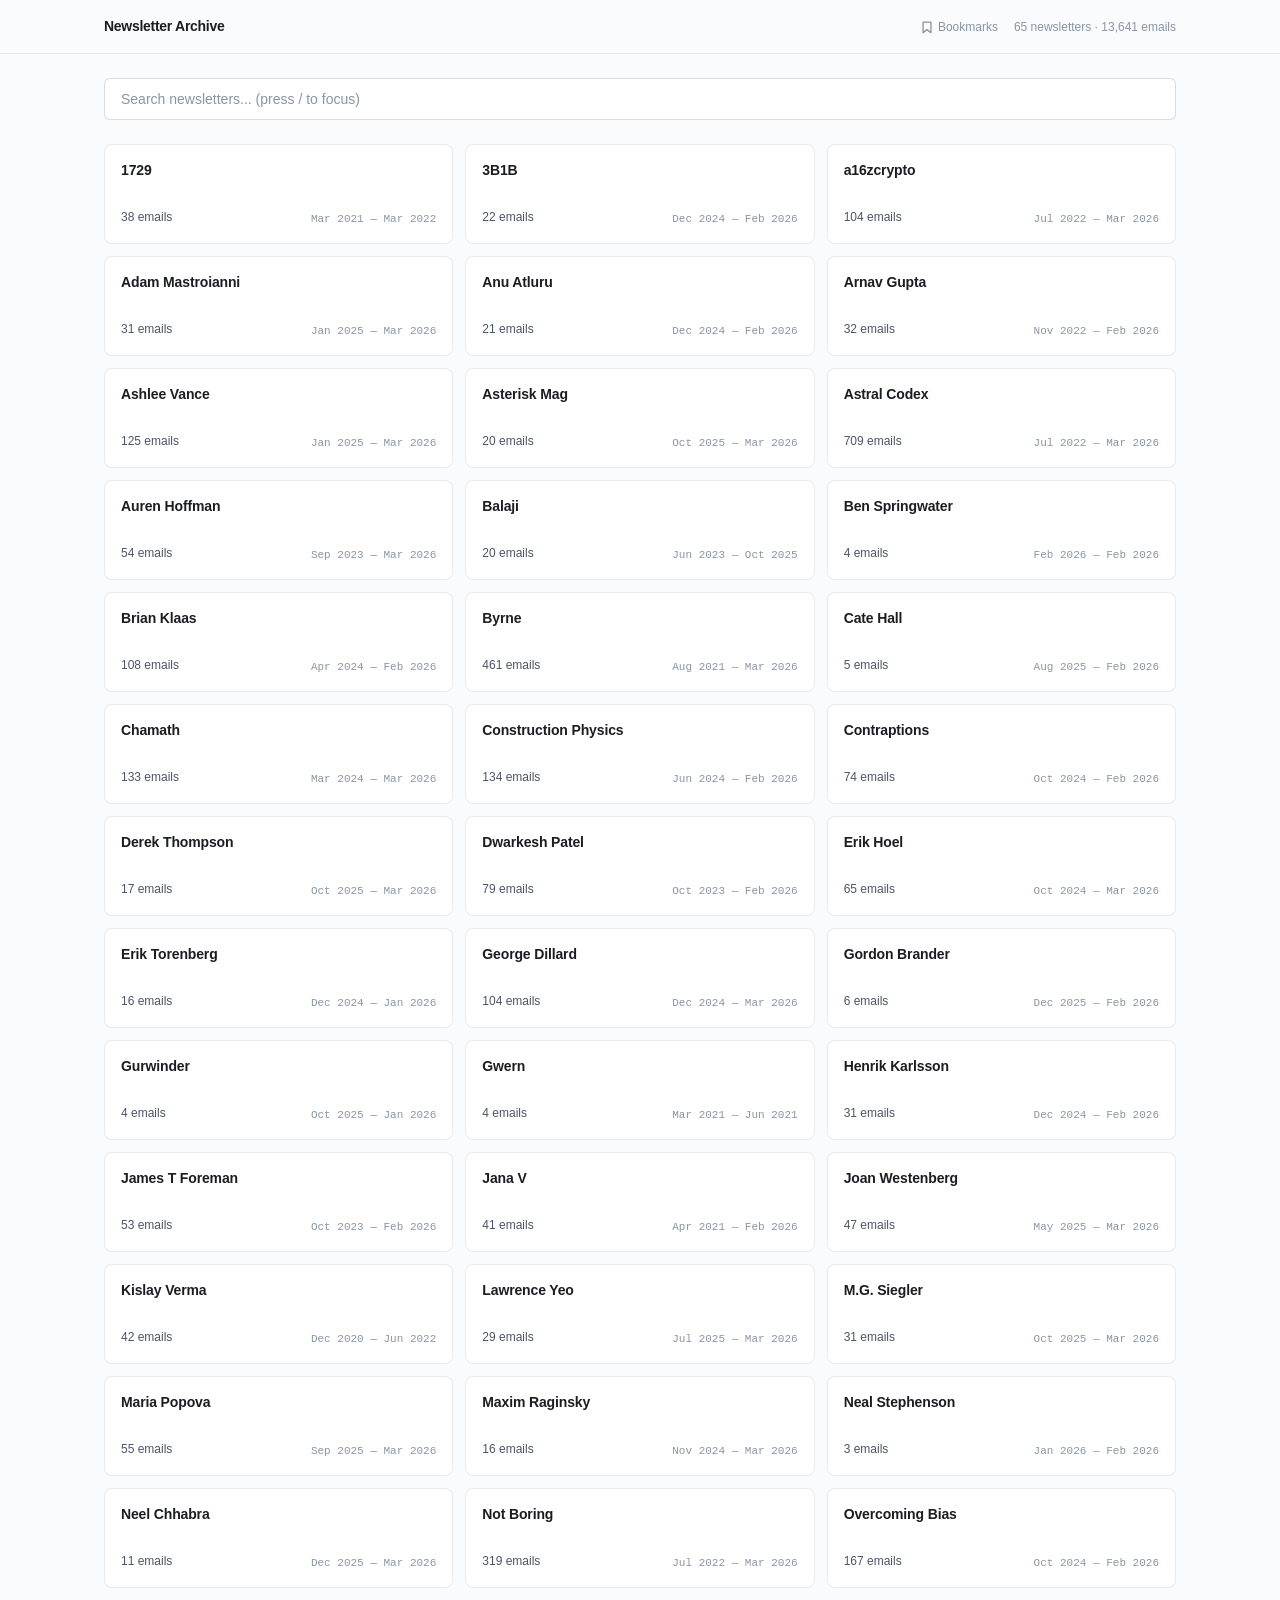
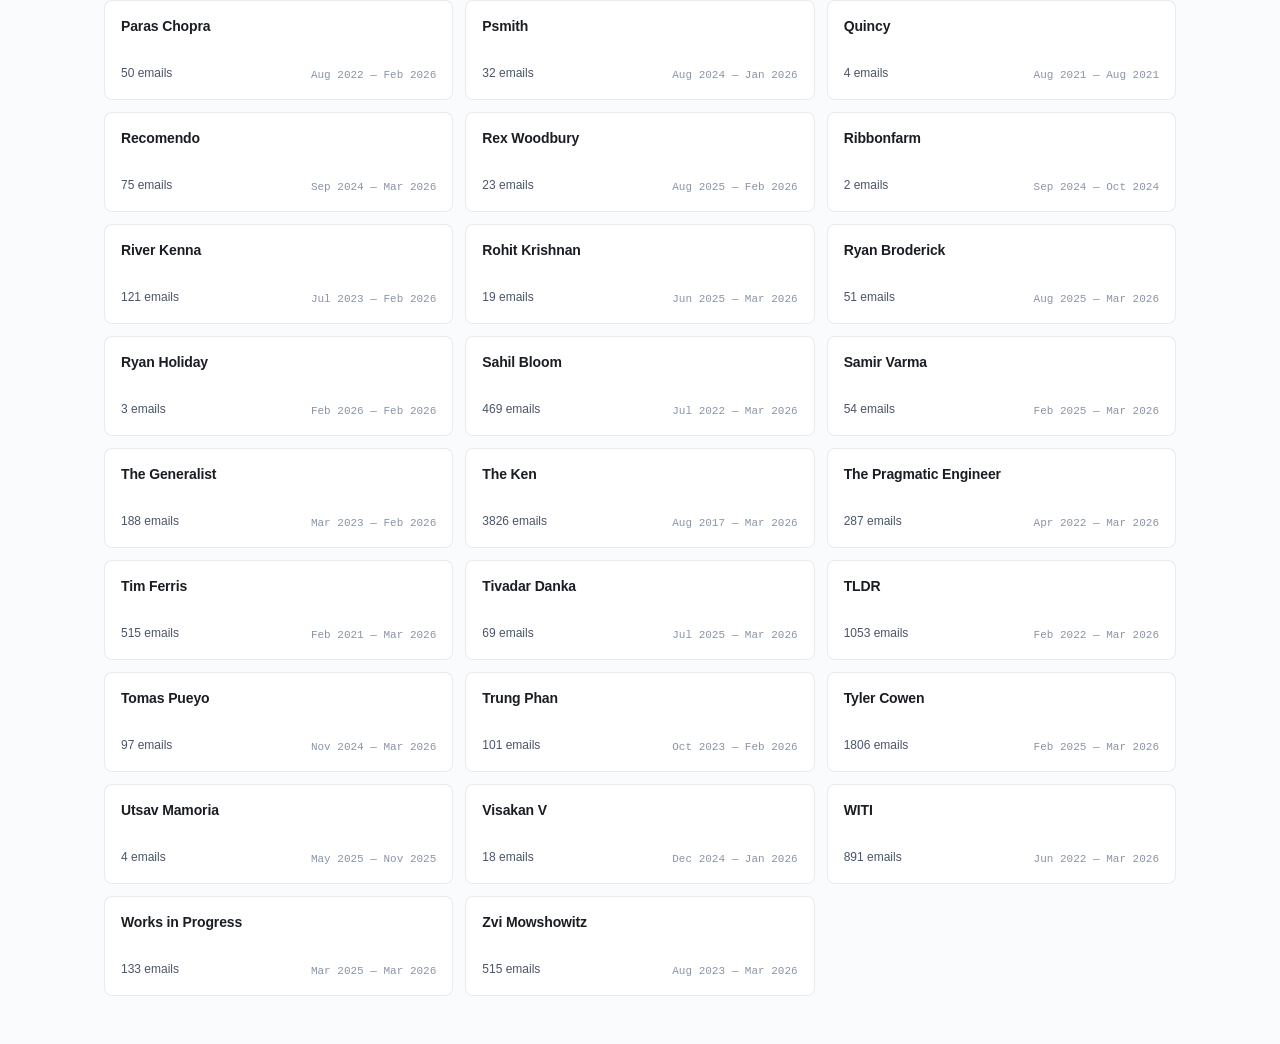
==== index.html @ e1d8361b "feat: add bookmarks, read tracking, and toggleable read status   - Add bookmarks page with localStor" ====
<!DOCTYPE html>
<html lang="en">
<head>
  <meta charset="UTF-8">
  <meta name="viewport" content="width=device-width, initial-scale=1.0">
  <title>Newsletter Archive</title>
  <link rel="stylesheet" href="style.css">
</head>
<body>
  <header class="header">
    <div class="container container--wide header__inner">
      <div class="header__title">
        <a href="index.html">Newsletter Archive</a>
      </div>
      <div class="header__right">
        <a href="bookmarks.html" class="header__bookmarks" title="Bookmarks">
          <svg width="14" height="14" viewBox="0 0 16 16" fill="none" stroke="currentColor" stroke-width="1.5" stroke-linecap="round" stroke-linejoin="round"><path d="M3.5 2.5h9v12L8 11l-4.5 3.5v-12z"/></svg>
          Bookmarks
          <span class="header__badge" id="bookmarks-badge" style="display:none"></span>
        </a>
        <span class="header__stats" id="stats"></span>
      </div>
    </div>
  </header>

  <main class="container container--wide">
    <div class="search-wrap">
      <input
        type="text"
        class="search-input"
        id="search"
        placeholder="Search newsletters... (press / to focus)"
        autocomplete="off"
        spellcheck="false"
      >
    </div>

    <div class="grid" id="newsletter-grid">
      <div class="loading">Loading...</div>
    </div>
  </main>

  <script src="app.js"></script>
  <script>
    App.initHomepage();
    App.initKeyboard();
  </script>
</body>
</html>
---- style.css ----
/* ============================================================
   Newsletter Archive — Styles
   Design: Utility & Function — clean, dense, content-forward
   ============================================================ */

:root {
  /* Color system — cool neutral foundation */
  --bg: #fafbfc;
  --bg-surface: #ffffff;
  --bg-hover: #f3f5f7;
  --bg-active: #eef1f4;

  --fg: #1a1d21;
  --fg-secondary: #4a5568;
  --fg-muted: #8895a7;
  --fg-faint: #c1c9d4;

  --border: rgba(0, 0, 0, 0.08);
  --border-strong: rgba(0, 0, 0, 0.14);

  --accent: #2563eb;
  --accent-hover: #1d4ed8;
  --accent-subtle: rgba(37, 99, 235, 0.08);

  /* Typography */
  --font: -apple-system, BlinkMacSystemFont, "Segoe UI", Roboto, Helvetica, Arial, sans-serif;
  --font-mono: "SF Mono", "Cascadia Code", "Fira Code", Consolas, monospace;

  /* Spacing (4px grid) */
  --sp-1: 4px;
  --sp-2: 8px;
  --sp-3: 12px;
  --sp-4: 16px;
  --sp-5: 20px;
  --sp-6: 24px;
  --sp-8: 32px;
  --sp-10: 40px;
  --sp-12: 48px;

  /* Radii */
  --radius-sm: 4px;
  --radius: 6px;
  --radius-lg: 8px;

  /* Transitions */
  --ease: cubic-bezier(0.25, 1, 0.5, 1);
}

/* Dark mode */
@media (prefers-color-scheme: dark) {
  :root {
    --bg: #0f1117;
    --bg-surface: #181a20;
    --bg-hover: #1e2028;
    --bg-active: #252730;

    --fg: #e4e7eb;
    --fg-secondary: #9ba3b0;
    --fg-muted: #6b7280;
    --fg-faint: #3b4048;

    --border: rgba(255, 255, 255, 0.08);
    --border-strong: rgba(255, 255, 255, 0.14);

    --accent: #4d8af0;
    --accent-hover: #6da0f5;
    --accent-subtle: rgba(77, 138, 240, 0.1);
  }
}

/* ============================================================
   Reset & Base
   ============================================================ */

*, *::before, *::after {
  box-sizing: border-box;
  margin: 0;
  padding: 0;
}

html {
  font-size: 14px;
  -webkit-font-smoothing: antialiased;
  -moz-osx-font-smoothing: grayscale;
}

body {
  font-family: var(--font);
  color: var(--fg);
  background: var(--bg);
  line-height: 1.5;
  min-height: 100vh;
}

a {
  color: var(--accent);
  text-decoration: none;
  transition: color 150ms var(--ease);
}

a:hover {
  color: var(--accent-hover);
}

/* ============================================================
   Layout
   ============================================================ */

.container {
  max-width: 960px;
  margin: 0 auto;
  padding: 0 var(--sp-6);
}

.container--wide {
  max-width: 1120px;
}

/* ============================================================
   Header
   ============================================================ */

.header {
  border-bottom: 0.5px solid var(--border);
  padding: var(--sp-4) 0;
  position: sticky;
  top: 0;
  background: var(--bg);
  z-index: 100;
  backdrop-filter: blur(8px);
  background: color-mix(in srgb, var(--bg) 85%, transparent);
}

.header__inner {
  display: flex;
  align-items: center;
  justify-content: space-between;
  gap: var(--sp-4);
}

.header__title {
  font-size: 14px;
  font-weight: 600;
  letter-spacing: -0.02em;
  color: var(--fg);
  display: flex;
  align-items: center;
  gap: var(--sp-2);
}

.header__title a {
  color: var(--fg);
}

.header__title a:hover {
  color: var(--accent);
}

.header__breadcrumb {
  color: var(--fg-muted);
  font-weight: 400;
}

.header__breadcrumb::before {
  content: "/";
  margin: 0 var(--sp-2);
  color: var(--fg-faint);
}

.header__right {
  display: flex;
  align-items: center;
  gap: var(--sp-4);
}

.header__bookmarks {
  font-size: 12px;
  color: var(--fg-muted);
  display: flex;
  align-items: center;
  gap: var(--sp-1);
  transition: color 150ms var(--ease);
}

.header__bookmarks:hover {
  color: var(--accent);
}

.header__badge {
  font-size: 10px;
  font-weight: 600;
  background: var(--accent);
  color: #fff;
  border-radius: 99px;
  min-width: 16px;
  height: 16px;
  display: inline-flex;
  align-items: center;
  justify-content: center;
  padding: 0 4px;
  line-height: 1;
}

.header__stats {
  font-size: 12px;
  color: var(--fg-muted);
  font-variant-numeric: tabular-nums;
}

/* ============================================================
   Search
   ============================================================ */

.search-wrap {
  padding: var(--sp-6) 0 var(--sp-4);
}

.search-input {
  width: 100%;
  padding: var(--sp-3) var(--sp-4);
  border: 0.5px solid var(--border-strong);
  border-radius: var(--radius);
  background: var(--bg-surface);
  color: var(--fg);
  font-size: 14px;
  font-family: var(--font);
  outline: none;
  transition: border-color 150ms var(--ease), box-shadow 150ms var(--ease);
}

.search-input::placeholder {
  color: var(--fg-muted);
}

.search-input:focus {
  border-color: var(--accent);
  box-shadow: 0 0 0 3px var(--accent-subtle);
}

/* ============================================================
   Newsletter Grid (Homepage)
   ============================================================ */

.grid {
  display: grid;
  grid-template-columns: repeat(auto-fill, minmax(280px, 1fr));
  gap: var(--sp-3);
  padding: var(--sp-2) 0 var(--sp-12);
}

.card {
  display: flex;
  flex-direction: column;
  justify-content: space-between;
  padding: var(--sp-4);
  border: 0.5px solid var(--border);
  border-radius: var(--radius-lg);
  background: var(--bg-surface);
  cursor: pointer;
  transition: border-color 150ms var(--ease), background 150ms var(--ease);
  text-decoration: none;
  color: inherit;
  min-height: 100px;
}

.card:hover {
  border-color: var(--border-strong);
  background: var(--bg-hover);
  color: inherit;
}

.card__name {
  font-size: 14px;
  font-weight: 600;
  letter-spacing: -0.01em;
  margin-bottom: var(--sp-3);
  line-height: 1.3;
}

.card__meta {
  display: flex;
  justify-content: space-between;
  align-items: flex-end;
  gap: var(--sp-2);
}

.card__count {
  font-size: 12px;
  font-weight: 500;
  color: var(--fg-secondary);
  font-variant-numeric: tabular-nums;
}

.card__dates {
  font-size: 11px;
  color: var(--fg-muted);
  font-family: var(--font-mono);
  font-variant-numeric: tabular-nums;
  text-align: right;
}

/* Read progress on cards */
.card__read-count {
  display: block;
  font-size: 11px;
  color: var(--fg-muted);
  font-variant-numeric: tabular-nums;
  margin-top: 2px;
}

/* ============================================================
   Email List (Newsletter page)
   ============================================================ */

.email-list {
  padding: var(--sp-2) 0 var(--sp-12);
}

.email-item {
  display: flex;
  align-items: baseline;
  gap: var(--sp-4);
  padding: var(--sp-3) var(--sp-4);
  border-radius: var(--radius);
  transition: background 150ms var(--ease);
  text-decoration: none;
  color: inherit;
}

.email-item:hover {
  background: var(--bg-hover);
  color: inherit;
}

.email-item__date {
  flex-shrink: 0;
  width: 88px;
  font-size: 12px;
  font-family: var(--font-mono);
  font-variant-numeric: tabular-nums;
  color: var(--fg-muted);
}

.email-item__subject {
  font-size: 14px;
  font-weight: 400;
  color: var(--fg);
  line-height: 1.4;
  min-width: 0;
}

.email-item:hover .email-item__subject {
  color: var(--accent);
}

/* Divider between items */
.email-item + .email-item {
  border-top: 0.5px solid var(--border);
}

/* Read state — de-emphasize read emails */
.email-item--read .email-item__subject {
  color: var(--fg-muted);
}

.email-item--read .email-item__date {
  color: var(--fg-faint);
}

.email-item--read:hover .email-item__subject {
  color: var(--accent);
}

/* Bookmark indicator on email list items */
.email-item__bookmark {
  color: var(--accent);
  flex-shrink: 0;
  display: inline-flex;
  align-items: center;
  line-height: 1;
}

/* Newsletter label (used on bookmarks page) */
.email-item__newsletter {
  flex-shrink: 0;
  font-size: 11px;
  font-weight: 500;
  color: var(--fg-secondary);
  background: var(--bg-active);
  padding: 1px var(--sp-2);
  border-radius: var(--radius-sm);
  white-space: nowrap;
}

/* ============================================================
   Email Viewer
   ============================================================ */

.viewer-header {
  border-bottom: 0.5px solid var(--border);
  padding: var(--sp-3) 0;
  background: var(--bg);
  position: sticky;
  top: 0;
  z-index: 100;
  backdrop-filter: blur(8px);
  background: color-mix(in srgb, var(--bg) 85%, transparent);
}

.viewer-header__inner {
  display: flex;
  align-items: center;
  justify-content: space-between;
  gap: var(--sp-4);
}

.viewer-nav {
  display: flex;
  align-items: center;
  gap: var(--sp-2);
}

.viewer-nav__btn {
  display: inline-flex;
  align-items: center;
  justify-content: center;
  width: 32px;
  height: 32px;
  border: 0.5px solid var(--border-strong);
  border-radius: var(--radius);
  background: var(--bg-surface);
  color: var(--fg-secondary);
  cursor: pointer;
  font-size: 16px;
  transition: all 150ms var(--ease);
  text-decoration: none;
}

.viewer-nav__btn:hover {
  background: var(--bg-hover);
  color: var(--fg);
}

.viewer-nav__btn:disabled,
.viewer-nav__btn[aria-disabled="true"] {
  opacity: 0.3;
  pointer-events: none;
}

/* Active bookmark button */
.viewer-nav__btn--active {
  color: var(--accent);
  border-color: var(--accent);
  background: var(--accent-subtle);
}

.viewer-nav__btn--active:hover {
  color: var(--accent-hover);
  border-color: var(--accent-hover);
}

/* Right-side nav in viewer (bookmark button area) */
.viewer-nav--right {
  min-width: 104px;
  justify-content: flex-end;
}

.viewer-meta {
  flex: 1;
  min-width: 0;
  text-align: center;
}

.viewer-meta__subject {
  font-size: 13px;
  font-weight: 600;
  color: var(--fg);
  white-space: nowrap;
  overflow: hidden;
  text-overflow: ellipsis;
}

.viewer-meta__date {
  font-size: 11px;
  color: var(--fg-muted);
  font-family: var(--font-mono);
  font-variant-numeric: tabular-nums;
}

.viewer-frame {
  width: 100%;
  height: calc(100vh - 56px);
  border: none;
  background: #fff;
}

/* ============================================================
   Empty / Loading States
   ============================================================ */

.empty-state {
  text-align: center;
  padding: var(--sp-12) var(--sp-6);
  color: var(--fg-muted);
  font-size: 14px;
}

.loading {
  text-align: center;
  padding: var(--sp-12) var(--sp-6);
  color: var(--fg-muted);
  font-size: 13px;
}

/* ============================================================
   Responsive
   ============================================================ */

@media (max-width: 640px) {
  .container {
    padding: 0 var(--sp-4);
  }

  .grid {
    grid-template-columns: 1fr;
  }

  .email-item {
    flex-direction: column;
    gap: var(--sp-1);
    padding: var(--sp-3);
  }

  .email-item__date {
    width: auto;
  }

  .header__stats {
    display: none;
  }

  .email-item__newsletter {
    font-size: 10px;
  }

  .viewer-nav--right {
    min-width: auto;
  }

  .viewer-meta__subject {
    font-size: 12px;
  }
}
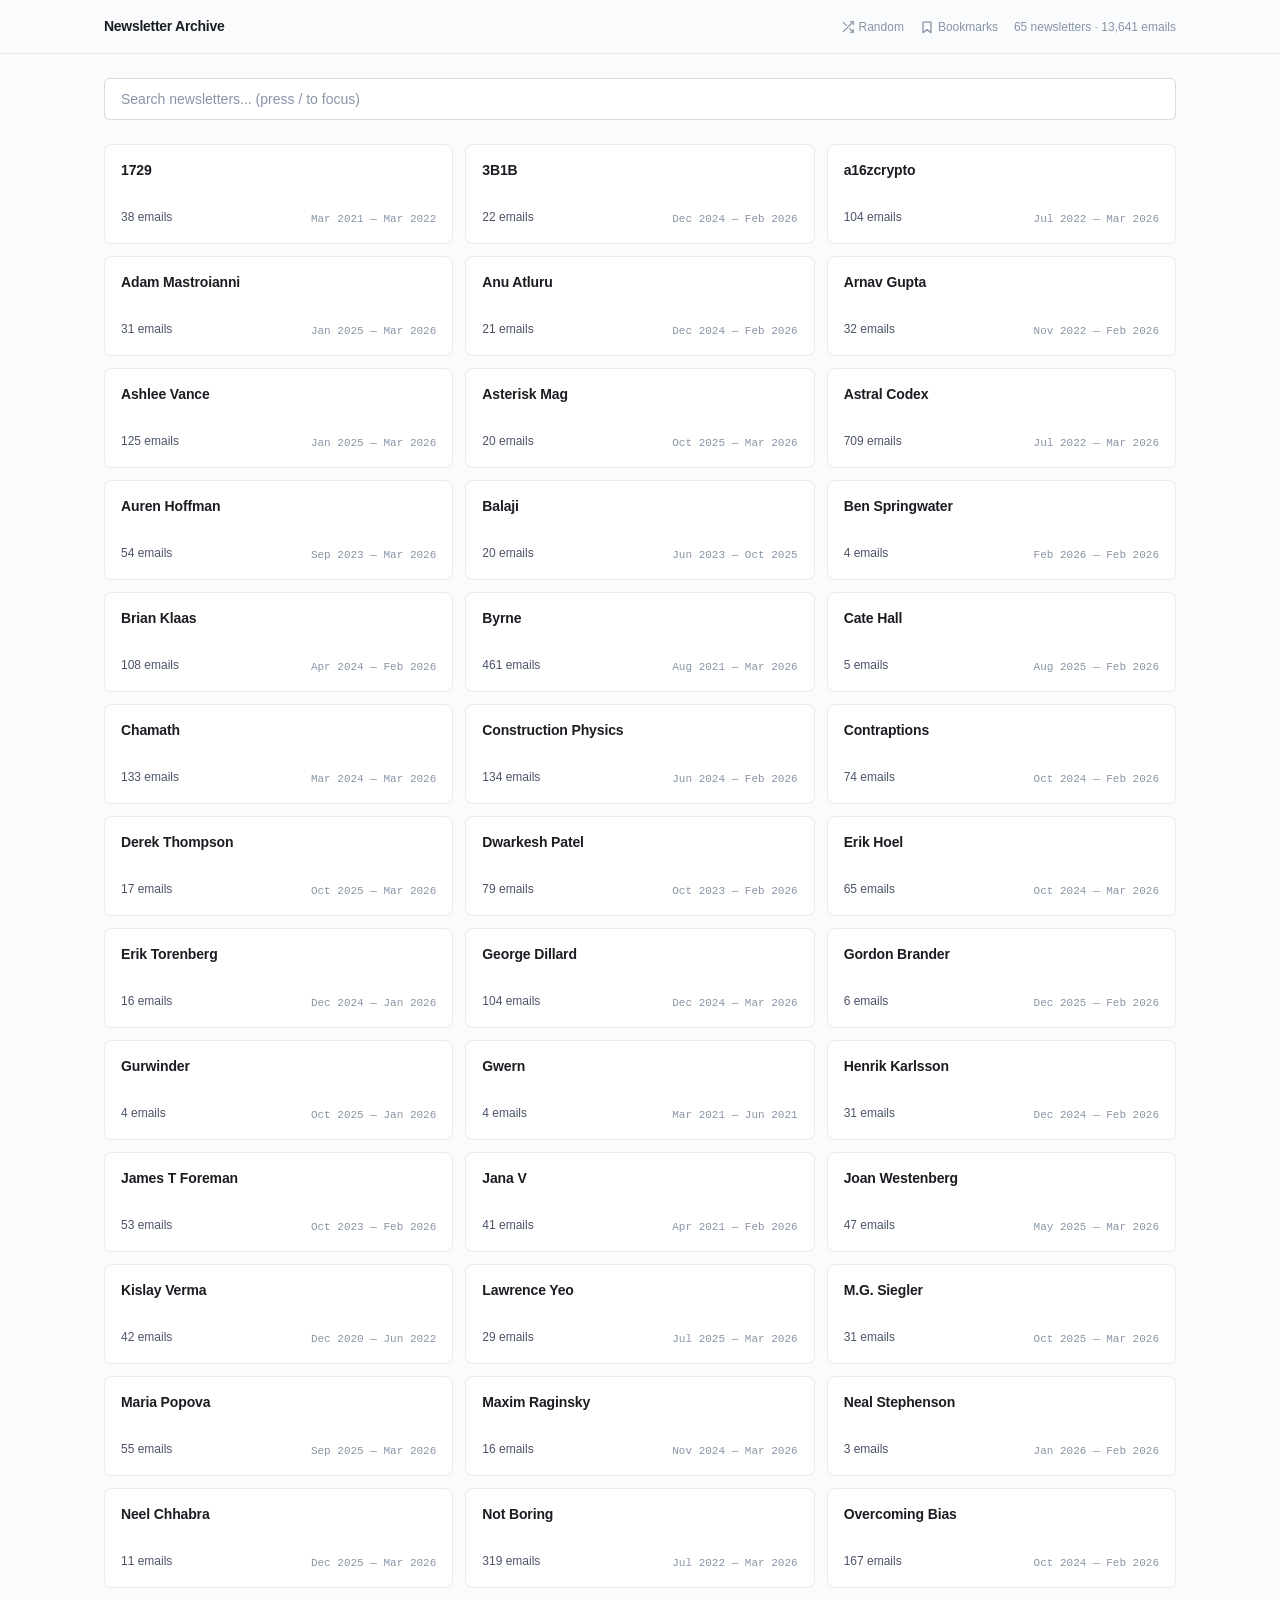
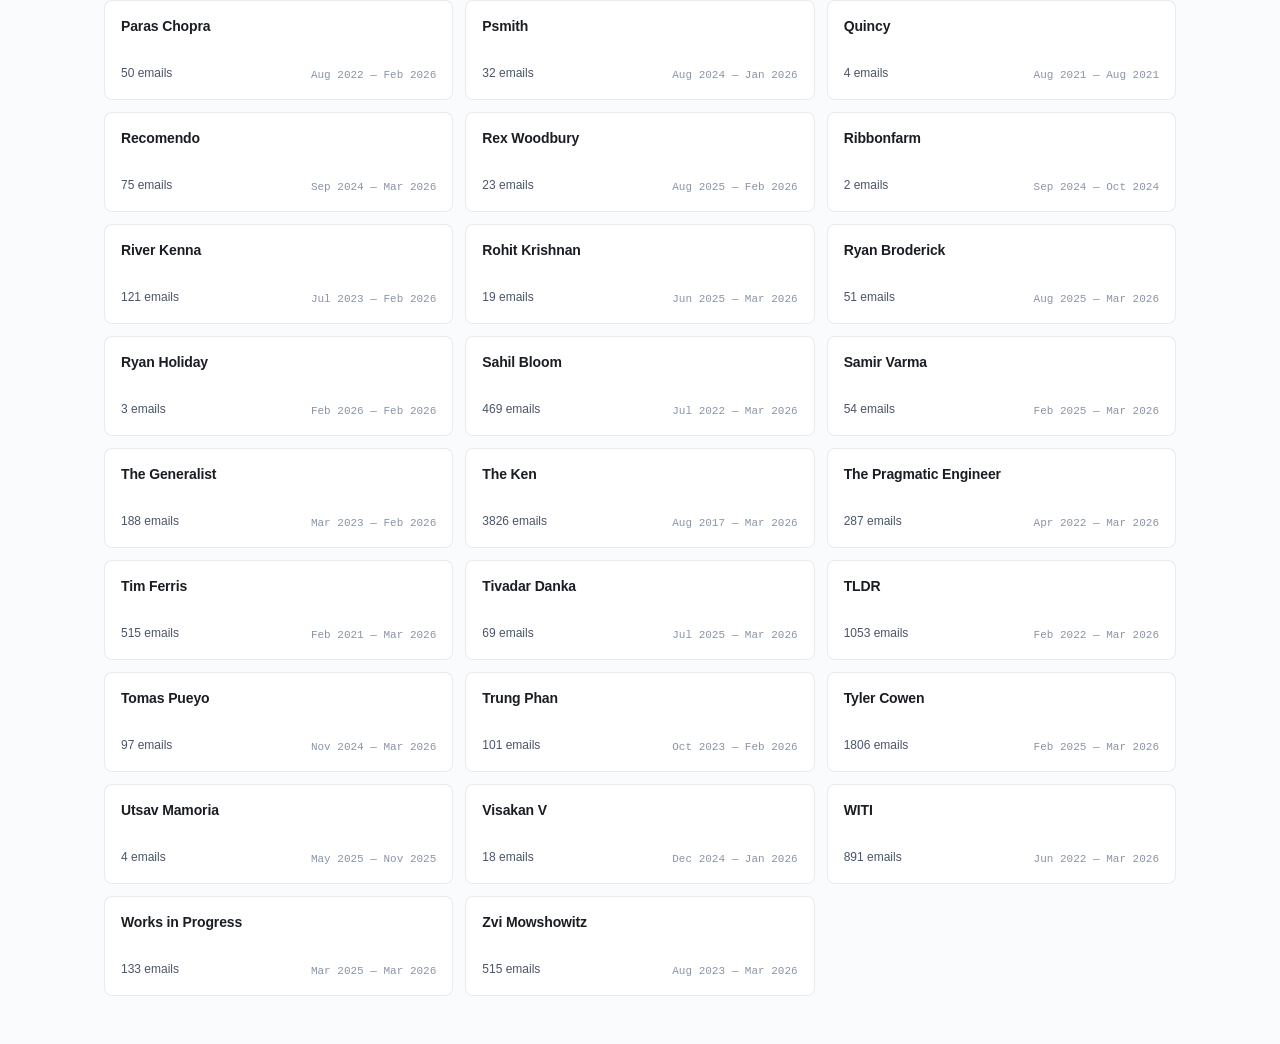
==== commit 974a531a: "feat: add Random link to browse a random email from the archive." ====
--- a/index.html
+++ b/index.html
@@ -13,6 +13,10 @@
         <a href="index.html">Newsletter Archive</a>
       </div>
       <div class="header__right">
+        <a href="random.html" class="header__random" title="Random email">
+          <svg width="14" height="14" viewBox="0 0 24 24" fill="none" stroke="currentColor" stroke-width="2" stroke-linecap="round" stroke-linejoin="round"><polyline points="16 3 21 3 21 8"/><line x1="4" y1="20" x2="21" y2="3"/><polyline points="21 16 21 21 16 21"/><line x1="15" y1="15" x2="21" y2="21"/><line x1="4" y1="4" x2="9" y2="9"/></svg>
+          Random
+        </a>
         <a href="bookmarks.html" class="header__bookmarks" title="Bookmarks">
           <svg width="14" height="14" viewBox="0 0 16 16" fill="none" stroke="currentColor" stroke-width="1.5" stroke-linecap="round" stroke-linejoin="round"><path d="M3.5 2.5h9v12L8 11l-4.5 3.5v-12z"/></svg>
           Bookmarks
--- a/style.css
+++ b/style.css
@@ -173,6 +173,7 @@
   gap: var(--sp-4);
 }
 
+.header__random,
 .header__bookmarks {
   font-size: 12px;
   color: var(--fg-muted);
@@ -182,6 +183,7 @@
   transition: color 150ms var(--ease);
 }
 
+.header__random:hover,
 .header__bookmarks:hover {
   color: var(--accent);
 }
@@ -318,7 +320,7 @@
 
 .email-item {
   display: flex;
-  align-items: baseline;
+  align-items: center;
   gap: var(--sp-4);
   padding: var(--sp-3) var(--sp-4);
   border-radius: var(--radius);
@@ -371,13 +373,52 @@
   color: var(--accent);
 }
 
-/* Bookmark indicator on email list items */
-.email-item__bookmark {
-  color: var(--accent);
+/* Content wrapper — keeps text baseline-aligned while row centers vertically */
+.email-item__content {
+  display: flex;
+  align-items: baseline;
+  gap: var(--sp-4);
+  flex: 1;
+  min-width: 0;
+}
+
+/* Action buttons container (read toggle, bookmark toggle) */
+.email-item__actions {
+  display: flex;
+  align-items: center;
+  gap: var(--sp-1);
   flex-shrink: 0;
+  margin-left: auto;
+}
+
+/* Individual action button */
+.email-item__action-btn {
   display: inline-flex;
   align-items: center;
-  line-height: 1;
+  justify-content: center;
+  width: 28px;
+  height: 28px;
+  border: none;
+  border-radius: var(--radius);
+  background: transparent;
+  color: var(--fg-faint);
+  cursor: pointer;
+  padding: 0;
+  transition: all 150ms var(--ease);
+}
+
+.email-item__action-btn:hover {
+  background: var(--bg-active);
+  color: var(--fg-secondary);
+}
+
+/* Active state for toggled-on buttons */
+.email-item__action-btn--active {
+  color: var(--accent);
+}
+
+.email-item__action-btn--active:hover {
+  color: var(--accent-hover);
 }
 
 /* Newsletter label (used on bookmarks page) */
@@ -525,9 +566,12 @@
     grid-template-columns: 1fr;
   }
 
-  .email-item {
+  .email-item__content {
     flex-direction: column;
     gap: var(--sp-1);
+  }
+
+  .email-item {
     padding: var(--sp-3);
   }
 
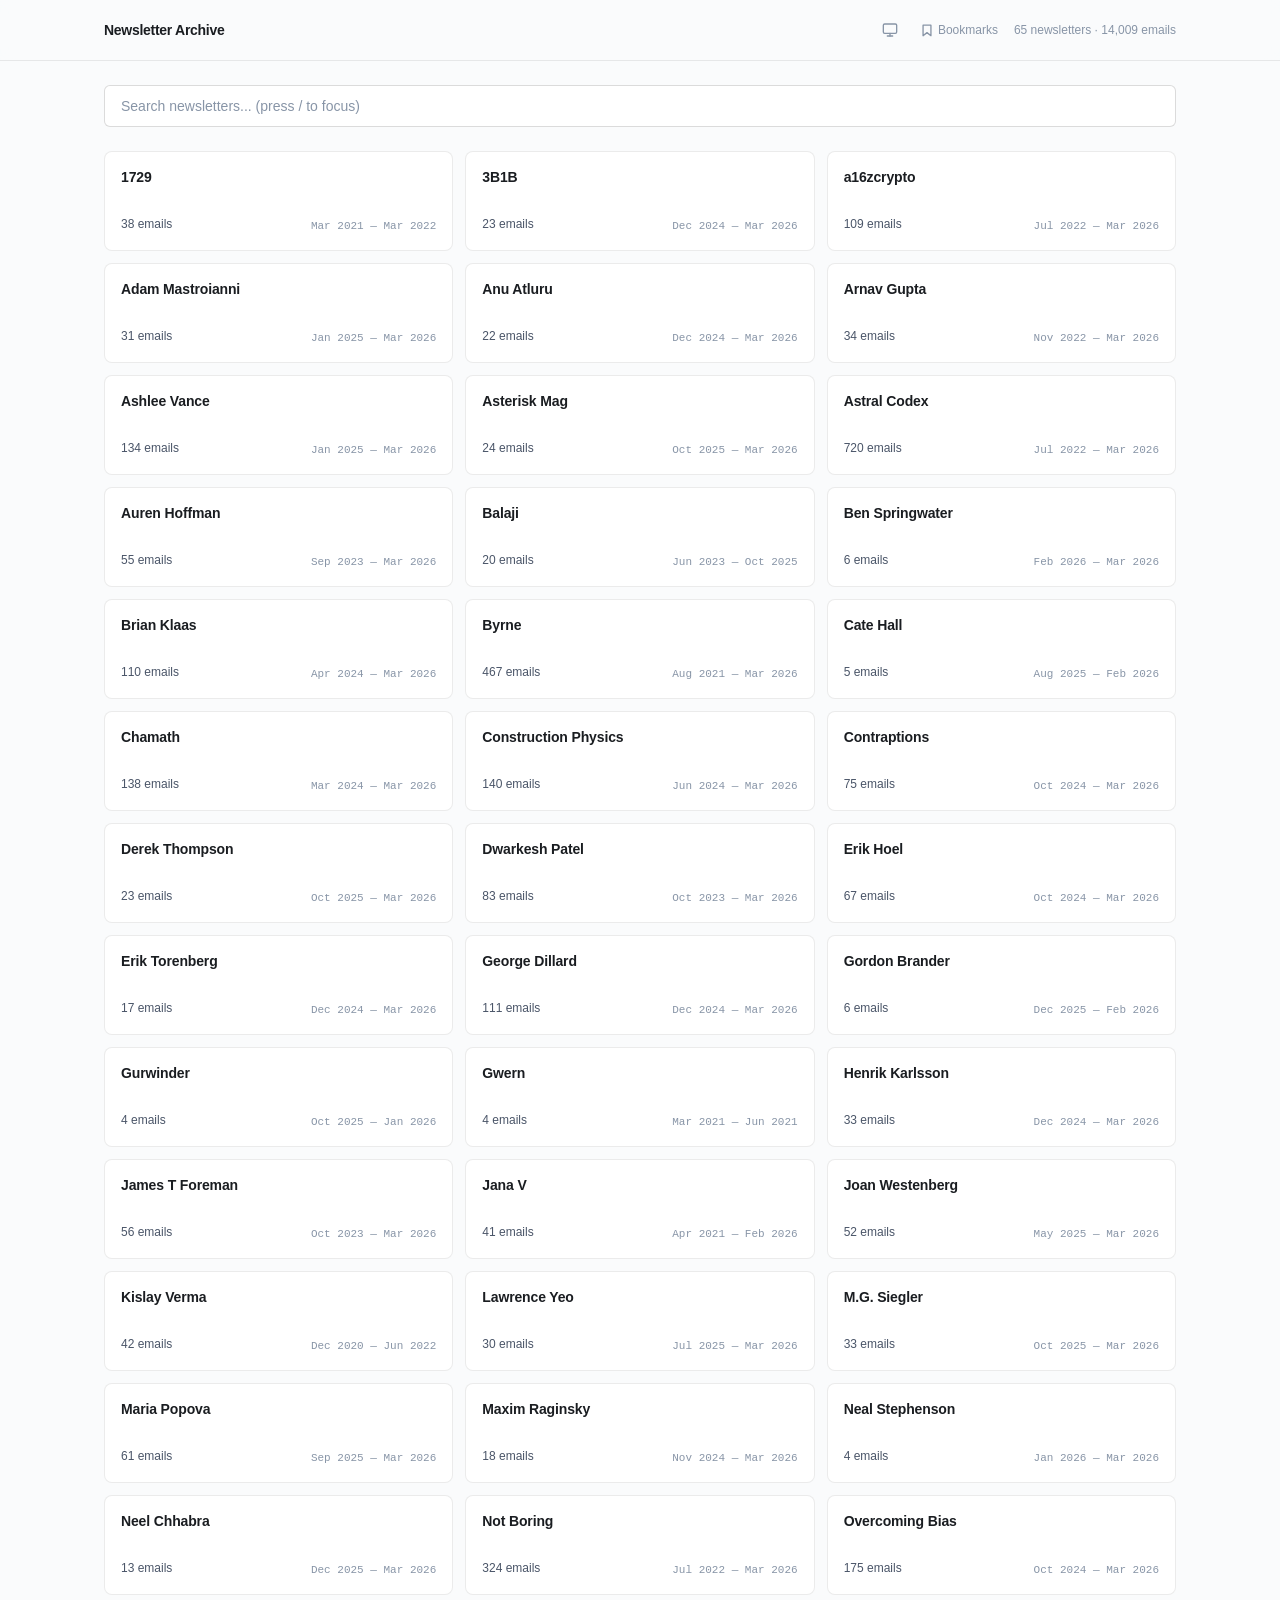
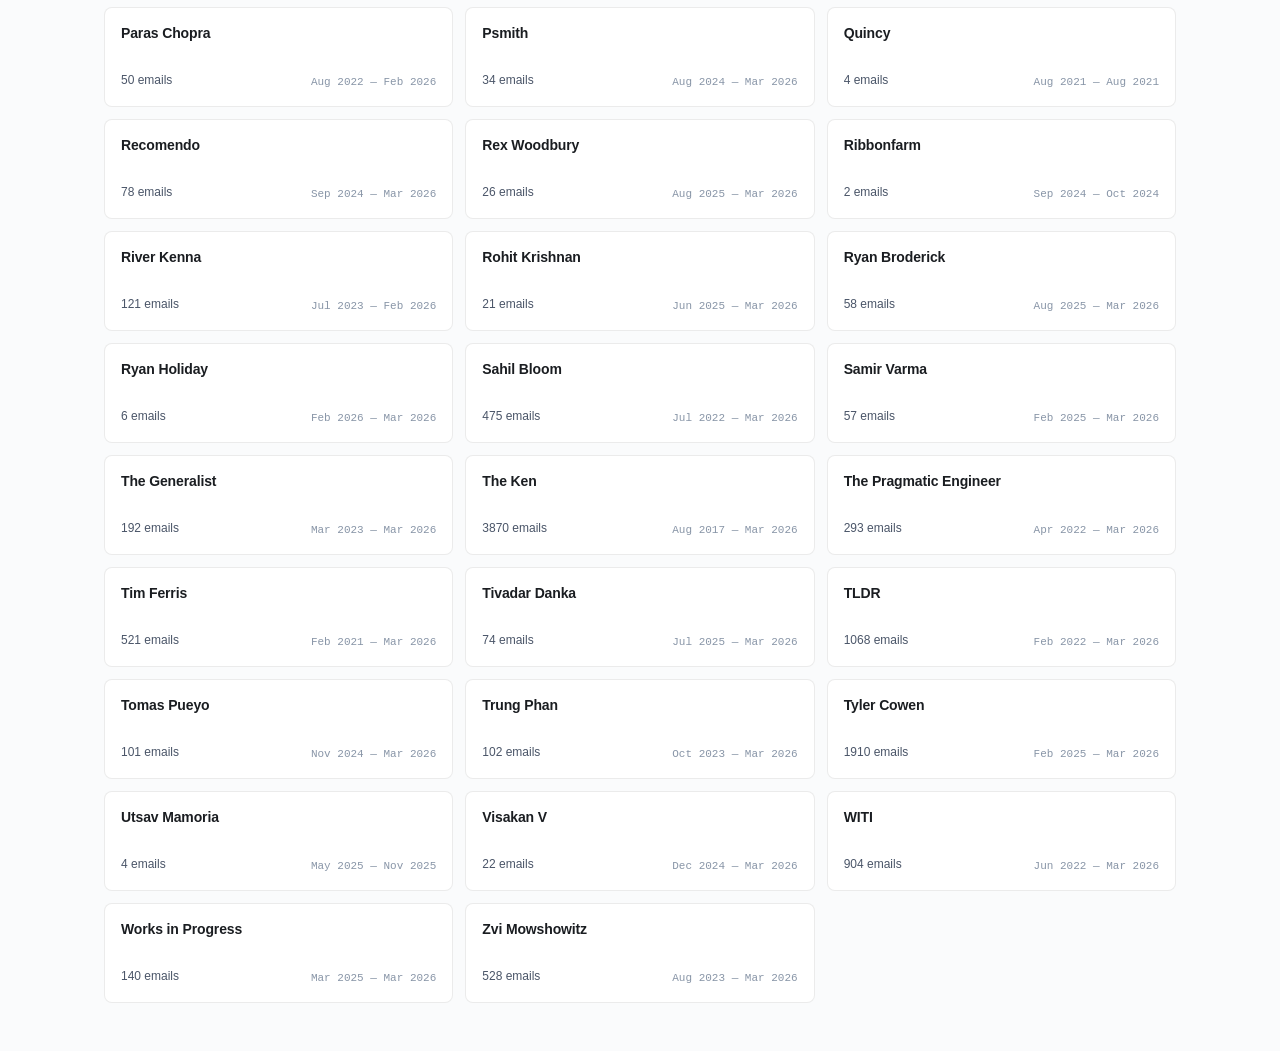
==== commit 4df44af3: "feat: add three-state dark mode toggle to homepage header." ====
--- a/index.html
+++ b/index.html
@@ -4,6 +4,8 @@
   <meta charset="UTF-8">
   <meta name="viewport" content="width=device-width, initial-scale=1.0">
   <title>Newsletter Archive</title>
+  <!-- Prevent flash of wrong theme — must run before stylesheet -->
+  <script>(function(){var t=localStorage.getItem("nl_theme");if(t)document.documentElement.dataset.theme=t})()</script>
   <link rel="stylesheet" href="style.css">
 </head>
 <body>
@@ -13,10 +15,7 @@
         <a href="index.html">Newsletter Archive</a>
       </div>
       <div class="header__right">
-        <a href="random.html" class="header__random" title="Random email">
-          <svg width="14" height="14" viewBox="0 0 24 24" fill="none" stroke="currentColor" stroke-width="2" stroke-linecap="round" stroke-linejoin="round"><polyline points="16 3 21 3 21 8"/><line x1="4" y1="20" x2="21" y2="3"/><polyline points="21 16 21 21 16 21"/><line x1="15" y1="15" x2="21" y2="21"/><line x1="4" y1="4" x2="9" y2="9"/></svg>
-          Random
-        </a>
+        <button id="theme-toggle-btn" class="theme-toggle" title="Toggle theme" aria-label="Toggle theme"></button>
         <a href="bookmarks.html" class="header__bookmarks" title="Bookmarks">
           <svg width="14" height="14" viewBox="0 0 16 16" fill="none" stroke="currentColor" stroke-width="1.5" stroke-linecap="round" stroke-linejoin="round"><path d="M3.5 2.5h9v12L8 11l-4.5 3.5v-12z"/></svg>
           Bookmarks
@@ -46,6 +45,7 @@
 
   <script src="app.js"></script>
   <script>
+    App.initThemeToggle();
     App.initHomepage();
     App.initKeyboard();
   </script>
--- a/style.css
+++ b/style.css
@@ -66,6 +66,61 @@
     --accent-hover: #6da0f5;
     --accent-subtle: rgba(77, 138, 240, 0.1);
   }
+
+  /* Custom-colored card: lighten on hover in dark mode */
+  .card[style*="--card-bg"]:hover {
+    background: color-mix(in srgb, var(--card-bg) 88%, white);
+  }
+}
+
+/* Manual theme overrides via data-theme attribute (set by JS toggle) */
+/* These mirror the media query values so manual selection works.     */
+
+html[data-theme="dark"] {
+  --bg: #0f1117;
+  --bg-surface: #181a20;
+  --bg-hover: #1e2028;
+  --bg-active: #252730;
+
+  --fg: #e4e7eb;
+  --fg-secondary: #9ba3b0;
+  --fg-muted: #6b7280;
+  --fg-faint: #3b4048;
+
+  --border: rgba(255, 255, 255, 0.08);
+  --border-strong: rgba(255, 255, 255, 0.14);
+
+  --accent: #4d8af0;
+  --accent-hover: #6da0f5;
+  --accent-subtle: rgba(77, 138, 240, 0.1);
+}
+
+html[data-theme="dark"] .card[style*="--card-bg"]:hover {
+  background: color-mix(in srgb, var(--card-bg) 88%, white);
+}
+
+/* Explicit light override — needed when user picks light while OS prefers dark */
+html[data-theme="light"] {
+  --bg: #fafbfc;
+  --bg-surface: #ffffff;
+  --bg-hover: #f3f5f7;
+  --bg-active: #eef1f4;
+
+  --fg: #1a1d21;
+  --fg-secondary: #4a5568;
+  --fg-muted: #8895a7;
+  --fg-faint: #c1c9d4;
+
+  --border: rgba(0, 0, 0, 0.08);
+  --border-strong: rgba(0, 0, 0, 0.14);
+
+  --accent: #2563eb;
+  --accent-hover: #1d4ed8;
+  --accent-subtle: rgba(37, 99, 235, 0.08);
+}
+
+html[data-theme="light"] .card[style*="--card-bg"]:hover {
+  background: color-mix(in srgb, var(--card-bg) 88%, black);
 }
 
 /* ============================================================
@@ -173,7 +228,6 @@
   gap: var(--sp-4);
 }
 
-.header__random,
 .header__bookmarks {
   font-size: 12px;
   color: var(--fg-muted);
@@ -183,7 +237,6 @@
   transition: color 150ms var(--ease);
 }
 
-.header__random:hover,
 .header__bookmarks:hover {
   color: var(--accent);
 }
@@ -207,6 +260,28 @@
   font-size: 12px;
   color: var(--fg-muted);
   font-variant-numeric: tabular-nums;
+}
+
+/* --- Theme toggle button --- */
+
+.theme-toggle {
+  display: inline-flex;
+  align-items: center;
+  justify-content: center;
+  width: 28px;
+  height: 28px;
+  padding: 0;
+  border: none;
+  border-radius: var(--radius);
+  background: transparent;
+  color: var(--fg-muted);
+  cursor: pointer;
+  transition: color 150ms var(--ease), background 150ms var(--ease);
+}
+
+.theme-toggle:hover {
+  color: var(--accent);
+  background: var(--bg-hover);
 }
 
 /* ============================================================
@@ -251,13 +326,14 @@
 }
 
 .card {
+  position: relative;
   display: flex;
   flex-direction: column;
   justify-content: space-between;
   padding: var(--sp-4);
   border: 0.5px solid var(--border);
   border-radius: var(--radius-lg);
-  background: var(--bg-surface);
+  background: var(--card-bg, var(--bg-surface));
   cursor: pointer;
   transition: border-color 150ms var(--ease), background 150ms var(--ease);
   text-decoration: none;
@@ -269,6 +345,11 @@
   border-color: var(--border-strong);
   background: var(--bg-hover);
   color: inherit;
+}
+
+/* Custom-colored card: darken on hover (light mode) */
+.card[style*="--card-bg"]:hover {
+  background: color-mix(in srgb, var(--card-bg) 88%, black);
 }
 
 .card__name {
@@ -308,6 +389,52 @@
   color: var(--fg-muted);
   font-variant-numeric: tabular-nums;
   margin-top: 2px;
+}
+
+/* --- Card color picker swatch --- */
+
+.card__color-picker {
+  position: absolute;
+  top: var(--sp-2);
+  right: var(--sp-2);
+  width: 16px;
+  height: 16px;
+  border-radius: 50%;
+  border: 1.5px solid var(--border);
+  background: var(--card-bg, var(--bg-surface));
+  cursor: pointer;
+  opacity: 0;
+  transition: opacity 150ms var(--ease), border-color 150ms var(--ease), transform 150ms var(--ease);
+  display: flex;
+  align-items: center;
+  justify-content: center;
+  z-index: 2;
+  padding: 0;
+}
+
+.card:hover .card__color-picker {
+  opacity: 1;
+}
+
+/* Always visible when a color has been set */
+.card__color-picker--active {
+  opacity: 1;
+}
+
+.card__color-picker:hover {
+  border-color: var(--border-strong);
+  transform: scale(1.15);
+}
+
+/* Hide the native color input — label is the click target */
+.card__color-input {
+  position: absolute;
+  width: 0;
+  height: 0;
+  padding: 0;
+  border: none;
+  opacity: 0;
+  pointer-events: none;
 }
 
 /* ============================================================
